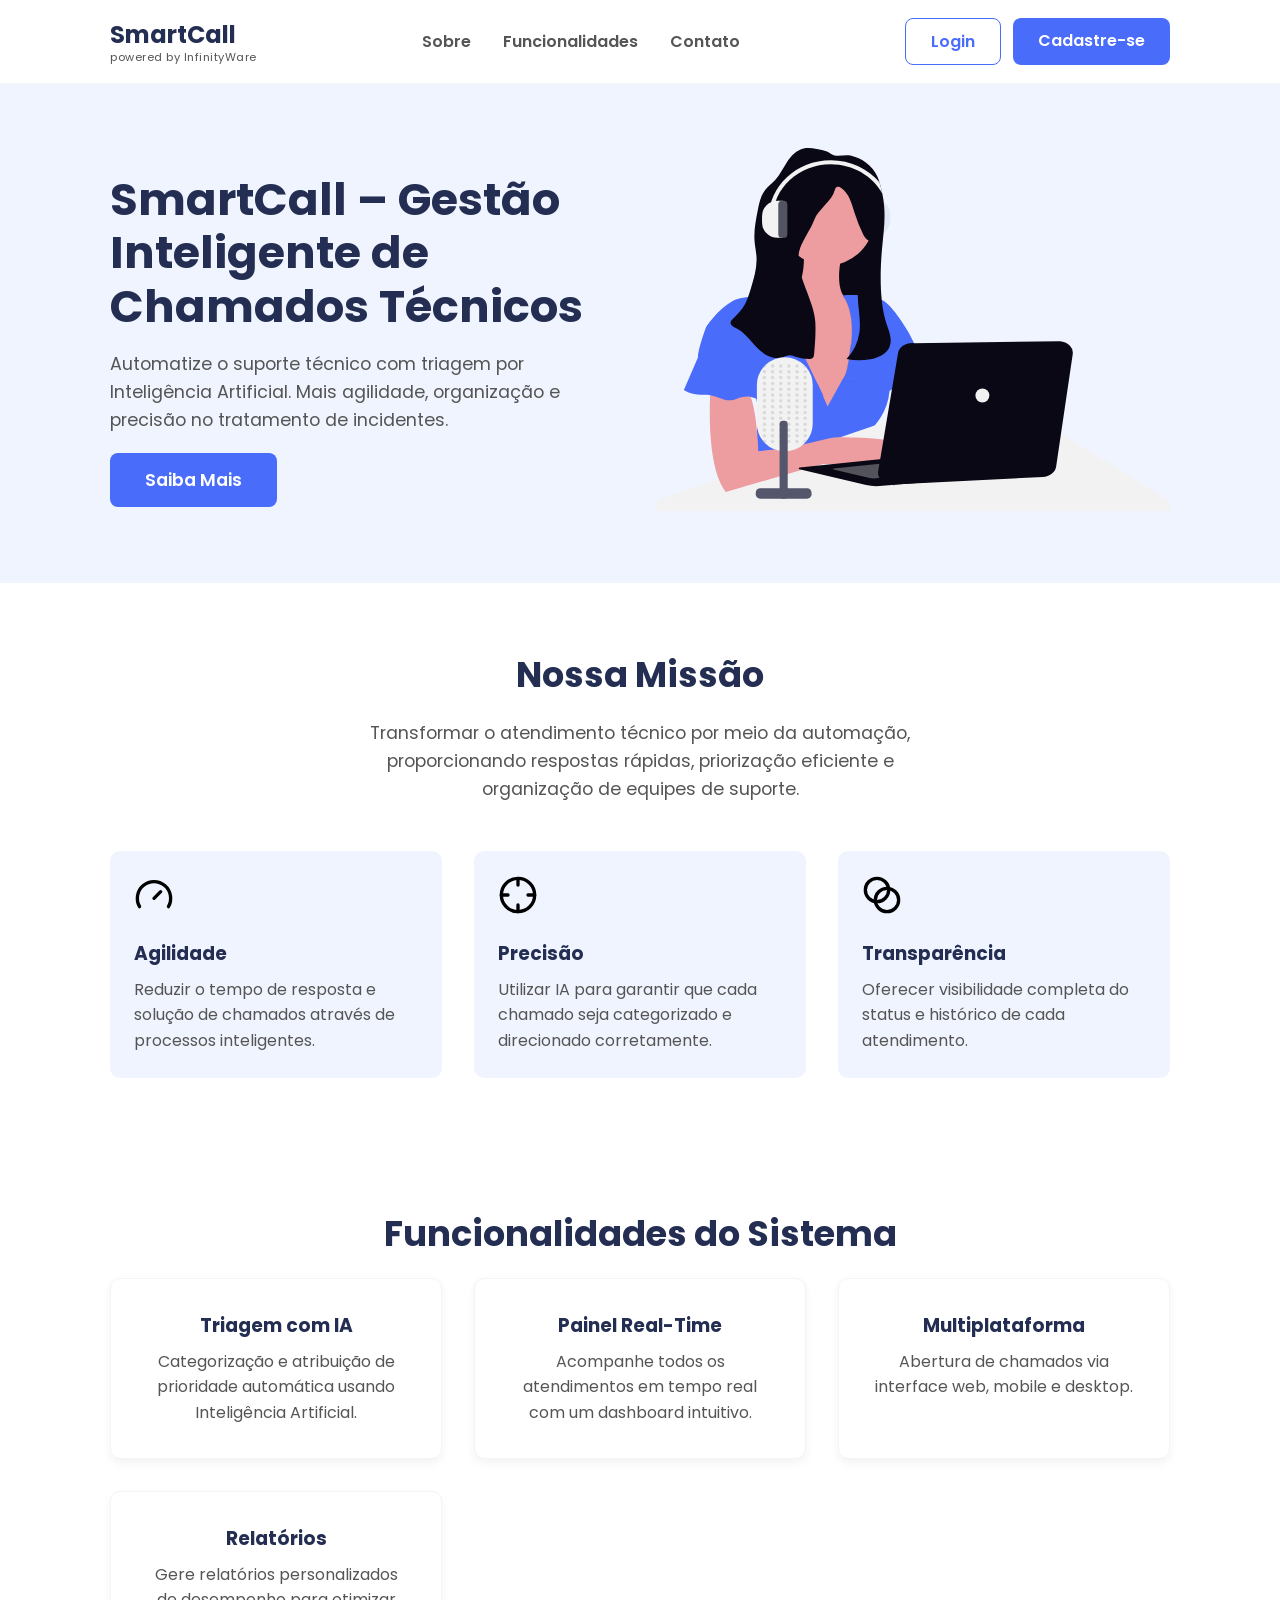
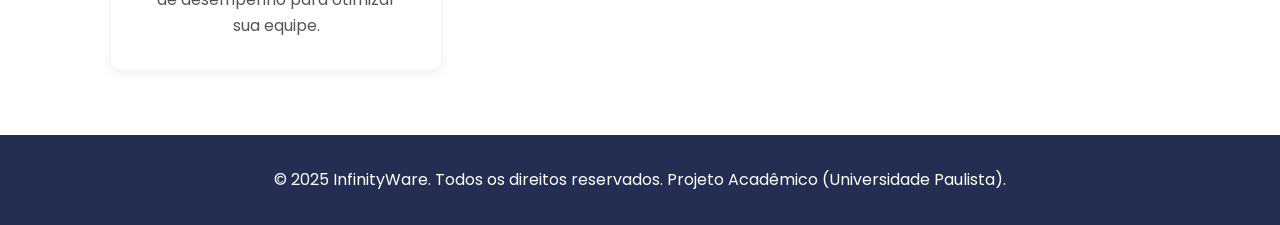
==== frontend/pages/index.html @ f95bb52c "feat: estrutura inicial do frontend" ====
<!DOCTYPE html>
<html lang="pt-br">
<head>
    <meta charset="UTF-8">
    <meta name="viewport" content="width=device-width, initial-scale=1.0">
    <title>SmartCall – Gestão Inteligente de Chamados</title>
    <link rel="preconnect" href="https://fonts.googleapis.com">
    <link rel="preconnect" href="https://fonts.gstatic.com" crossorigin>
    <link href="https://fonts.googleapis.com/css2?family=Poppins:wght@400;600;700&display=swap" rel="stylesheet">
    <link rel="stylesheet" href="../css/style.css">
</head>
<body>

    <header class="navbar">
    <div class="container">
        <div class="logo-area">
            <a href="index.html" class="logo">SmartCall</a>
            <span class="logo-tagline">powered by InfinityWare</span>
        </div>
        <nav>
            <ul>
                <li><a href="#sobre">Sobre</a></li>
                <li><a href="#funcionalidades">Funcionalidades</a></li>
                <li><a href="#">Contato</a></li>
            </ul>
        </nav>

        <div class="auth-buttons">
            <a href="login.html" class="btn btn-secondary">Login</a>
            <a href="cadastro.html" class="btn btn-primary">Cadastre-se</a>
        </div>
    </div>
</header>

    <main>
        <section class="hero">
            <div class="container">
                <div class="hero-text">
                    <h1>SmartCall – Gestão Inteligente de Chamados Técnicos</h1>
                    <p>Automatize o suporte técnico com triagem por Inteligência Artificial. Mais agilidade, organização e precisão no tratamento de incidentes.</p>
                    <a href="#" class="btn btn-primary btn-large">Saiba Mais</a>
                </div>
                <div class="hero-image">
                    <img src="../assets/placeholder-hero.svg" alt="Ilustração da gestão de chamados">
                </div>
            </div>
        </section>

        <section id="sobre" class="section">
    <div class="container text-center">
        <h2>Nossa Missão</h2>
        <p class="section-subtitle">Transformar o atendimento técnico por meio da automação, proporcionando respostas rápidas, priorização eficiente e organização de equipes de suporte.</p>

        <div class="mission-pillars">
            <div class="pillar-card">
                <img src="../assets/speed-icon.svg" alt="Ícone de Velocidade" class="pillar-icon">
                <h3>Agilidade</h3>
                <p>Reduzir o tempo de resposta e solução de chamados através de processos inteligentes.</p>
            </div>
            <div class="pillar-card">
                <img src="../assets/precision_icon.svg" alt="Ícone de Precisão" class="pillar-icon">
                <h3>Precisão</h3>
                <p>Utilizar IA para garantir que cada chamado seja categorizado e direcionado corretamente.</p>
            </div>
            <div class="pillar-card">
                <img src="../assets/transparent-icon.svg" alt="Ícone de Transparência" class="pillar-icon">
                <h3>Transparência</h3>
                <p>Oferecer visibilidade completa do status e histórico de cada atendimento.</p>
            </div>
        </div>
    </div>
</section>

        <section id="funcionalidades" class="section">
            <div class="container">
                <h2 class="text-center">Funcionalidades do Sistema</h2>
                <div class="features-grid">
                    <div class="feature-card">
                        <h3>Triagem com IA</h3>
                        <p>Categorização e atribuição de prioridade automática usando Inteligência Artificial.</p>
                    </div>
                    <div class="feature-card">
                        <h3>Painel Real-Time</h3>
                        <p>Acompanhe todos os atendimentos em tempo real com um dashboard intuitivo.</p>
                    </div>
                    <div class="feature-card">
                        <h3>Multiplataforma</h3>
                        <p>Abertura de chamados via interface web, mobile e desktop.</p>
                    </div>
                    <div class="feature-card">
                        <h3>Relatórios</h3>
                        <p>Gere relatórios personalizados de desempenho para otimizar sua equipe.</p>
                    </div>
                </div>
            </div>
        </section>
    </main>

    <footer class="footer">
        <div class="container">
            <p>© 2025 InfinityWare. Todos os direitos reservados. Projeto Acadêmico (Universidade Paulista).</p>
        </div>
    </footer>

</body>
</html>
---- frontend/css/style.css ----
/* Reset Básico e Variáveis de Cor */
:root {
    --primary-color: #4A6CFA;
    --primary-hover: #3a57c8;
    --secondary-color: #F0F4FF;
    --dark-color: #232E52;
    --text-color: #555;
    --light-gray: #f4f4f4;
}

* {
    margin: 0;
    padding: 0;
    box-sizing: border-box;
}

body {
    font-family: 'Poppins', sans-serif;
    color: var(--text-color);
    line-height: 1.6;
}

.container {
    max-width: 1100px;
    margin: 0 auto;
    padding: 0 20px;
}

/* Navbar */
.navbar {
    background: #fff;
    padding: 1rem 0;
    border-bottom: 1px solid var(--light-gray);
}

.navbar .container {
    display: flex;
    justify-content: space-between;
    align-items: center;
}

.navbar .logo {
    font-size: 1.5rem;
    font-weight: 700;
    color: var(--dark-color);
    text-decoration: none;
}

.navbar nav ul {
    list-style: none;
    display: flex;
    gap: 2rem;
}

.navbar nav a {
    text-decoration: none;
    color: var(--text-color);
    font-weight: 600;
    transition: color 0.3s ease;
}

.navbar nav a:hover {
    color: var(--primary-color);
}

/* Botões */
.btn {
    padding: 10px 25px;
    border: none;
    border-radius: 8px;
    text-decoration: none;
    font-weight: 600;
    transition: background-color 0.3s ease;
    cursor: pointer;
}

.btn-primary {
    background: var(--primary-color);
    color: #fff;
}

.btn-primary:hover {
    background: var(--primary-hover);
}

.btn-large {
    padding: 15px 35px;
    font-size: 1.1rem;
}

/* Hero Section */
.hero {
    background-color: var(--secondary-color);
    padding: 4rem 0;
}

.hero .container {
    display: flex;
    align-items: center;
    gap: 2rem;
}

.hero-text {
    flex: 1;
}

.hero-text h1 {
    font-size: 2.8rem;
    color: var(--dark-color);
    margin-bottom: 1rem;
    line-height: 1.2;
}

.hero-text p {
    font-size: 1.1rem;
    margin-bottom: 2rem;
}

.hero-image {
    flex: 1;
}

.hero-image img {
    max-width: 100%;
}

/* Seções Gerais */
.section {
    padding: 4rem 0;
}

.text-center {
    text-align: center;
}

.section h2 {
    font-size: 2.2rem;
    color: var(--dark-color);
    margin-bottom: 1rem;
}

.section-subtitle {
    max-width: 600px;
    margin: 0 auto 3rem auto;
    font-size: 1.1rem;
}

/* Grid de Funcionalidades */
.features-grid {
    display: grid;
    grid-template-columns: repeat(auto-fit, minmax(250px, 1fr));
    gap: 2rem;
}

.feature-card {
    background: #fff;
    padding: 2rem;
    border: 1px solid var(--light-gray);
    border-radius: 10px;
    text-align: center;
    box-shadow: 0 4px 10px rgba(0,0,0,0.05);
}

.feature-card h3 {
    color: var(--dark-color);
    margin-bottom: 0.5rem;
}

/* Rodapé */
.footer {
    background: var(--dark-color);
    color: #fff;
    padding: 2rem 0;
    text-align: center;
}

/* Estilos para os botões de autenticação na Navbar */
.auth-buttons {
    display: flex;
    gap: 0.75rem; /* Espaçamento entre os botões */
}

/* Novo estilo para o botão secundário (Login) */
.btn-secondary {
    background: transparent;
    color: var(--primary-color);
    border: 1px solid var(--primary-color);
}

.btn-secondary:hover {
    background: var(--secondary-color);
}


/* --- ESTILOS PARA AS PÁGINAS DE LOGIN E CADASTRO --- */

.login-body {
    background-color: var(--secondary-color);
    display: flex;
    flex-direction: column; /* ALTERADO: Empilha o header e o conteúdo */
    min-height: 100vh;
}

.login-container {
    width: 100%;
    max-width: 400px;
    padding: 20px;
    margin: 0 auto; /* Adicionado para garantir centralização horizontal */
    flex-grow: 1; /* ALTERADO: Faz o container ocupar o espaço restante */
    display: flex; /* ALTERADO: Usa flex para centralizar o card */
    justify-content: center;
    align-items: center;
}

.login-card {
    background: #fff;
    padding: 2.5rem; 
    border-radius: 10px;
    box-shadow: 0 10px 25px rgba(0, 0, 0, 0.1);
    width: 100%; /* Garante que o card ocupe o espaço do container */
}

.login-title {
    text-align: center;
    font-size: 2rem;
    color: var(--dark-color);
    margin-bottom: 1rem;
}

.login-subtitle {
    text-align: center;
    color: var(--text-color);
    margin-bottom: 2.5rem;
}

/* Estilos para o formulário */
.form-group {
    margin-bottom: 1.5rem;
}

.form-group label {
    display: block;
    font-weight: 600;
    margin-bottom: 0.5rem;
    color: var(--dark-color);
}

.form-group input {
    width: 100%;
    padding: 12px 15px;
    border: 1px solid #ccc;
    border-radius: 8px;
    font-family: 'Poppins', sans-serif;
    font-size: 1rem;
}

.form-group input:focus {
    outline: none;
    border-color: var(--primary-color);
    box-shadow: 0 0 0 2px var(--secondary-color);
}

/* Botão de largura total */
.btn-full-width {
    width: 100%;
    padding-top: 12px;
    padding-bottom: 12px;
    font-size: 1.1rem;
    margin-top: 2rem; 
}

/* Links abaixo do formulário */
.login-links {
    text-align: center;
    margin-top: 2rem;
}

.login-links a {
    color: var(--primary-color);
    text-decoration: none;
    font-weight: 600;
}

.login-links p {
    margin-top: 1rem;
}

/* --- Estilos para a Seção de Missão --- */
.mission-pillars {
    display: grid;
    grid-template-columns: repeat(3, 1fr); /* Cria 3 colunas */
    gap: 2rem;
    margin-top: 3rem;
    text-align: left;
}

.pillar-card {
    background: var(--secondary-color);
    padding: 1.5rem;
    border-radius: 10px;
}

.pillar-icon {
    height: 40px; /* Ajuste o tamanho do ícone conforme necessário */
    margin-bottom: 1rem;
}

.pillar-card h3 {
    color: var(--dark-color);
    margin-bottom: 0.5rem;
}

/* Deixa o layout responsivo em telas menores */
@media (max-width: 768px) {
    .mission-pillars {
        grid-template-columns: 1fr;
    }
}

.dashboard-body {
    display: flex;
    background-color: #f8f9fa;
    min-height: 100vh;
}

/* Barra Lateral (ATUALIZADA) */
.sidebar {
    width: 240px;
    background-color: var(--dark-color);
    color: #fff;
    padding: 1.5rem;
    display: flex;
    flex-direction: column;
}

.sidebar-header .logo {
    color: #fff;
    font-size: 1.8rem;
    text-decoration: none;
    /* NOVAS PROPRIEDADES */
    font-weight: 800; /* Deixa a fonte bem mais grossa */
    letter-spacing: 1px; /* Adiciona um respiro entre as letras */
}

.sidebar-nav {
    margin-top: 2rem;
}

.sidebar-nav ul {
    list-style: none;
}

.sidebar-nav li a {
    display: flex; /* <--- MUDANÇA AQUI */
    align-items: center; /* <--- MUDANÇA AQUI */
    gap: 0.8rem; /* <--- MUDANÇA AQUI (Espaço para o futuro ícone) */
    color: #a7b1d3;
    text-decoration: none;
    padding: 0.8rem 1rem;
    border-radius: 8px;
    margin-bottom: 0.5rem;
    font-weight: 500;
    transition: background-color 0.3s ease, color 0.3s ease;
}

.sidebar-nav li a:hover {
    background-color: rgba(255, 255, 255, 0.1);
    color: #fff;
}

.sidebar-nav li.active a {
    background-color: var(--primary-color);
    color: #fff;
}

/* Conteúdo Principal */
.main-content {
    flex-grow: 1;
    padding: 2rem;
    overflow-y: auto; /* Permite rolagem se o conteúdo for grande */
}

.main-header {
    display: flex;
    justify-content: space-between;
    align-items: center;
    margin-bottom: 2rem;
}

.main-header h2 {
    color: var(--dark-color);
    font-size: 1.8rem;
}

/* Estilos de Card Genérico */
.card {
    background: #fff;
    padding: 1.5rem;
    border-radius: 10px;
    box-shadow: 0 4px 10px rgba(0,0,0,0.05);
}

.card-title {
    color: var(--dark-color);
    font-weight: 600;
    margin-bottom: 1rem;
}

/* Grid de Estatísticas Rápidas */
.stats-grid {
    display: grid;
    grid-template-columns: repeat(auto-fit, minmax(150px, 1fr));
    gap: 1.5rem;
    margin-bottom: 2rem;
}

.stat-card {
    background: #fff;
    padding: 1.5rem;
    border-radius: 10px;
    border: 1px solid var(--light-gray);
    text-align: center;
}

.stat-label {
    display: block;
    font-size: 0.9rem;
    color: var(--text-color);
    margin-bottom: 0.5rem;
}

.stat-number {
    display: block;
    font-size: 2.5rem;
    font-weight: 700;
    color: var(--dark-color);
}

/* Área do Gráfico */
.chart-area {
    margin-bottom: 2rem;
    position: relative; /* Essencial para o Chart.js calcular o espaço */
    height: 400px; /* Define uma altura fixa para o container do gráfico */
}

.chart-placeholder {
    height: 300px;
    background-color: #f0f4ff; /* Cor secundária para destaque */
    display: flex;
    justify-content: center;
    align-items: center;
    border-radius: 8px;
    color: #a7b1d3;
    font-weight: 600;
}

/* Widgets Inferiores */
.bottom-widgets-grid {
    display: grid;
    grid-template-columns: repeat(auto-fit, minmax(300px, 1fr));
    gap: 1.5rem;
}

.widget-card ul {
    list-style: none;
    margin-bottom: 1rem;
}

.widget-card li {
    padding: 0.5rem 0;
    border-bottom: 1px solid var(--light-gray);
}
.widget-card li:last-child {
    border-bottom: none;
}

.card-link {
    color: var(--primary-color);
    text-decoration: none;
    font-weight: 600;
}

/* --- Estilos para o Rodapé da Sidebar --- */

.sidebar-footer {
    margin-top: auto; /* Joga o rodapé para o fundo da sidebar */
    padding-top: 1.5rem;
    border-top: 1px solid rgba(255, 255, 255, 0.1);
}

.user-profile {
    display: flex;
    align-items: center;
    gap: 0.8rem;
    padding: 1rem 0;
}

.user-avatar svg {
    color: #fff;
}

.user-details {
    display: flex;
    flex-direction: column;
}

.user-name {
    font-weight: 600;
    color: #fff;
    line-height: 1.2;
}

.user-role {
    font-size: 0.8rem;
    color: #a7b1d3;
}

.logout-button {
    /* Reutiliza o mesmo estilo dos links de navegação */
    display: flex; 
    align-items: center; 
    gap: 0.8rem; 
    color: #a7b1d3;
    text-decoration: none;
    padding: 0.8rem 1rem;
    border-radius: 8px;
    margin-bottom: 0.5rem;
    font-weight: 500;
    transition: background-color 0.3s ease, color 0.3s ease;
    background-color: rgba(255, 255, 255, 0.05); /* Um leve destaque */
}

.logout-button:hover {
    background-color: rgba(255, 255, 255, 0.1);
    color: #fff;
}

/* --- Estilos para as Ações do Header Principal --- */

.header-actions {
    display: flex;
    align-items: center;
    gap: 1.5rem; /* Espaçamento entre o botão e as infos do usuário */
}

/* --- ESTILOS PARA A PÁGINA DE CHAMADO/CHAT --- */

.chat-layout {
    /* Força o layout a se comportar como uma aplicação */
    display: flex;
    flex-direction: column;
    height: calc(100vh - 4rem); /* Altura total da tela menos o padding */
}

/* Cabeçalho do Chat */
.ticket-info h2 {
    font-size: 1.5rem;
    margin-bottom: 0.25rem;
}

.status-badge {
    padding: 0.25rem 0.6rem;
    border-radius: 15px;
    font-size: 0.8rem;
    font-weight: 600;
    color: #fff;
}

.status-badge.status-open {
    background-color: var(--primary-color);
}

/* Área de Mensagens */
.chat-messages {
    flex-grow: 1; /* Faz esta área crescer e ocupar o espaço disponível */
    overflow-y: auto; /* Adiciona scroll se as mensagens ultrapassarem a altura */
    padding: 1rem 0;
    display: flex;
    flex-direction: column;
    gap: 1.5rem;
}

.message {
    display: flex;
    align-items: flex-end;
    gap: 0.8rem;
    max-width: 75%;
}

.message-bubble {
    padding: 0.8rem 1.2rem;
    border-radius: 18px;
    line-height: 1.5;
}

.message-sender {
    font-weight: 600;
    font-size: 0.9rem;
    margin-bottom: 0.3rem;
    color: var(--primary-color);
}

.message-timestamp {
    font-size: 0.75rem;
    color: #999;
}

/* Mensagens Recebidas (Atendente) */
.message-received {
    align-self: flex-start;
}
.message-received .message-bubble {
    background-color: #e9ecef;
    color: var(--dark-color);
    border-top-left-radius: 0;
}

/* Mensagens Enviadas (Usuário) */
.message-sent {
    align-self: flex-end;
    flex-direction: row-reverse; /* Inverte a ordem para o timestamp ficar à esquerda */
}
.message-sent .message-bubble {
    background-color: var(--primary-color);
    color: #fff;
    border-top-right-radius: 0;
}

/* Área de Digitação */
.chat-composer {
    display: flex;
    gap: 1rem;
    padding-top: 1.5rem;
    border-top: 1px solid var(--light-gray);
}

.chat-composer textarea {
    flex-grow: 1;
    resize: none;
    height: 45px;
    padding: 10px 15px;
    border: 1px solid #ccc;
    border-radius: 8px;
    font-family: 'Poppins', sans-serif;
    font-size: 1rem;
}
.chat-composer textarea:focus {
    outline: none;
    border-color: var(--primary-color);
}

.chat-composer .btn {
    height: 45px;
}

/* --- Ajustes no Header do Chat para o Botão Voltar --- */

.header-title-section {
    display: flex;
    align-items: center;
    gap: 1.5rem; /* Espaço entre o botão voltar e o título */
}

.back-button {
    display: flex;
    align-items: center;
    gap: 0.5rem;
    text-decoration: none;
    color: var(--text-color);
    font-weight: 600;
    padding: 0.5rem;
    border-radius: 8px;
    transition: background-color 0.3s ease, color 0.3s ease;
}

.back-button:hover {
    color: var(--primary-color);
    background-color: var(--secondary-color);
}

/* --- ESTILOS PARA A LISTA DE CHAMADOS --- */

/* Barra de Filtros e Pesquisa */
.filter-bar {
    display: flex;
    justify-content: space-between;
    align-items: center;
    margin-bottom: 2rem;
    padding: 1rem 1.5rem;
}

.filter-tabs {
    display: flex;
    gap: 0.5rem;
}

.filter-tab {
    padding: 0.6rem 1.2rem;
    border: 1px solid transparent;
    border-radius: 8px;
    font-weight: 600;
    cursor: pointer;
    background-color: transparent;
    color: var(--text-color);
    transition: all 0.3s ease;
}

.filter-tab:hover {
    background-color: var(--secondary-color);
}

.filter-tab.active {
    background-color: var(--primary-color);
    color: #fff;
}

.search-bar input {
    padding: 0.6rem 1rem;
    border: 1px solid #ccc;
    border-radius: 8px;
    width: 250px;
}

/* Tabela de Chamados */
.tickets-table {
    padding: 0; /* Remove padding para a tabela ocupar o espaço todo */
    overflow-x: auto; /* Garante que a tabela seja rolável em telas pequenas */
}

.tickets-table table {
    width: 100%;
    border-collapse: collapse;
}

.tickets-table th, .tickets-table td {
    padding: 1rem;
    text-align: left;
    border-bottom: 1px solid var(--light-gray);
}

.tickets-table th {
    font-weight: 600;
    color: var(--dark-color);
}

.tickets-table td a {
    color: var(--primary-color);
    text-decoration: none;
    font-weight: 600;
}

/* Badges de Status (Reutiliza e adiciona novos) */
.status-badge.status-progress { background-color: #ffc107; }
.status-badge.status-closed { background-color: #6c757d; }

/* Badges de Prioridade */
.priority-badge {
    padding: 0.25rem 0.6rem;
    border-radius: 15px;
    font-size: 0.8rem;
    font-weight: 600;
    color: #fff;
}
.priority-badge.priority-high { background-color: #dc3545; }
.priority-badge.priority-medium { background-color: #ffc107; }
.priority-badge.priority-low { background-color: #28a745; }

/* --- Estilos para Linhas Clicáveis da Tabela --- */

.clickable-row {
    cursor: pointer; /* Muda o cursor para a "mãozinha" */
    transition: background-color 0.3s ease;
}

.clickable-row:hover {
    background-color: var(--secondary-color); /* Um leve destaque ao passar o mouse */
}

/* --- ESTILOS PARA O CHAT IA (ESTADO VAZIO) --- */

.chat-empty-state {
    /* Centraliza todo o conteúdo no meio da área de chat */
    display: flex;
    flex-direction: column;
    justify-content: center;
    align-items: center;
    height: 100%;
    gap: 1.5rem;
    color: var(--text-color);
    opacity: 0.8;
}

.empty-state-logo {
    font-family: 'Righteous', sans-serif; /* Reutilizando a fonte do logo */
    font-size: 3rem;
    color: var(--dark-color);
    letter-spacing: 1.5px;
}

.empty-state-title {
    font-size: 1.5rem;
    font-weight: 600;
    color: var(--dark-color);
}

.suggestion-chips {
    display: flex;
    flex-wrap: wrap; /* Permite que os botões quebrem a linha em telas menores */
    justify-content: center;
    gap: 1rem;
}

.suggestion-chip {
    padding: 0.6rem 1.2rem;
    border: 1px solid #ddd;
    border-radius: 20px;
    font-weight: 500;
    cursor: pointer;
    background-color: #fff;
    color: var(--text-color);
    transition: all 0.3s ease;
    font-family: 'Poppins', sans-serif;
    font-size: 0.9rem;
}

.suggestion-chip:hover {
    background-color: var(--secondary-color);
    border-color: var(--primary-color);
    color: var(--primary-color);
}

/* --- ESTILOS PARA A PÁGINA DE CONFIGURAÇÕES --- */

.settings-layout {
    display: flex;
    gap: 2rem;
    align-items: flex-start; /* Alinha os itens no topo */
}

/* Menu Lateral de Configurações */
.settings-nav {
    flex-basis: 200px; /* Largura fixa para o menu */
    flex-shrink: 0;
}

.settings-nav ul {
    list-style: none;
}

.settings-nav li a {
    display: block;
    padding: 0.8rem 1rem;
    text-decoration: none;
    color: var(--text-color);
    font-weight: 500;
    border-radius: 8px;
    margin-bottom: 0.5rem;
    transition: all 0.3s ease;
}

.settings-nav li a:hover {
    background-color: var(--secondary-color);
    color: var(--dark-color);
}

.settings-nav li.active a {
    background-color: var(--secondary-color);
    color: var(--primary-color);
    font-weight: 600;
}

/* Conteúdo da Direita */
.settings-content {
    flex-grow: 1; /* Ocupa o restante do espaço */
    display: flex;
    flex-direction: column;
    gap: 2rem; /* Espaço entre os cards de configurações */
}

/* Utilitário para alinhar botões do formulário à direita */
.form-actions {
    display: flex;
    justify-content: flex-end;
    margin-top: 1.5rem;
}

/* Linha de Configuração de Notificação */
.notification-row {
    display: flex;
    justify-content: space-between;
    align-items: center;
    padding: 1rem 0;
    border-bottom: 1px solid var(--light-gray);
}
.notification-row:last-child {
    border-bottom: none;
}
.notification-row p {
    margin: 0;
}

/* Estilo simples para o "toggle" (checkbox) */
.toggle {
    width: 20px;
    height: 20px;
    cursor: pointer;
}

/* --- ESTILOS PARA A PÁGINA DE CONFIGURAÇÕES (COM ABAS) --- */

/* Estilo para as Abas Horizontais */
.settings-tabs {
    width: 100%;
    border-bottom: 2px solid var(--light-gray);
    margin-bottom: 2rem;
}

.settings-tabs ul {
    list-style: none;
    display: flex; /* Transforma a lista em abas horizontais */
    gap: 1.5rem;
}

.settings-tabs li a {
    display: block;
    padding: 1rem 0.5rem;
    text-decoration: none;
    color: var(--text-color);
    font-weight: 600;
    border-bottom: 3px solid transparent; /* Borda invisível para manter o alinhamento */
    transition: all 0.3s ease;
}

.settings-tabs li a:hover {
    color: var(--primary-color);
}

/* Estilo da aba ativa com uma borda inferior */
.settings-tabs li.active a {
    color: var(--primary-color);
    border-bottom-color: var(--primary-color);
}

/* Conteúdo da Direita (praticamente o mesmo de antes) */
.settings-content {
    display: flex;
    flex-direction: column;
    gap: 2rem;
}
/* ... (As outras regras como .form-actions, .notification-row, etc. podem continuar as mesmas) ... */

/* --- Estilos para o Widget de Satisfação --- */

.satisfaction-list li {
    display: flex;
    align-items: center; /* Alinha a bolinha com o texto verticalmente */
}

.status-dot {
    display: inline-block;
    width: 10px;
    height: 10px;
    border-radius: 50%; /* Transforma o quadrado em um círculo perfeito */
    margin-right: 0.8rem; /* Espaço entre a bolinha e o texto */
}

/* Cores das bolinhas */
.status-dot.positive { background-color: #28a745; } /* Verde (reutilizando a cor de prioridade baixa) */
.status-dot.neutral { background-color: #6c757d; }  /* Cinza (reutilizando a cor de status encerrado) */
.status-dot.negative { background-color: #dc3545; } /* Vermelho (reutilizando a cor de prioridade alta) */

/* Estilo para o tagline "powered by" abaixo do logo */
.logo-tagline {
    display: block;
    font-size: 0.7rem;
    font-weight: 400;
    margin-top: -5px;
    letter-spacing: 0.5px;
}

.navbar .logo-tagline {
    color: var(--text-color); /* Cor de texto padrão (cinza escuro) */
}

.sidebar .logo-tagline {
    color: #a7b1d3; /* Cor clara que já usávamos */
}
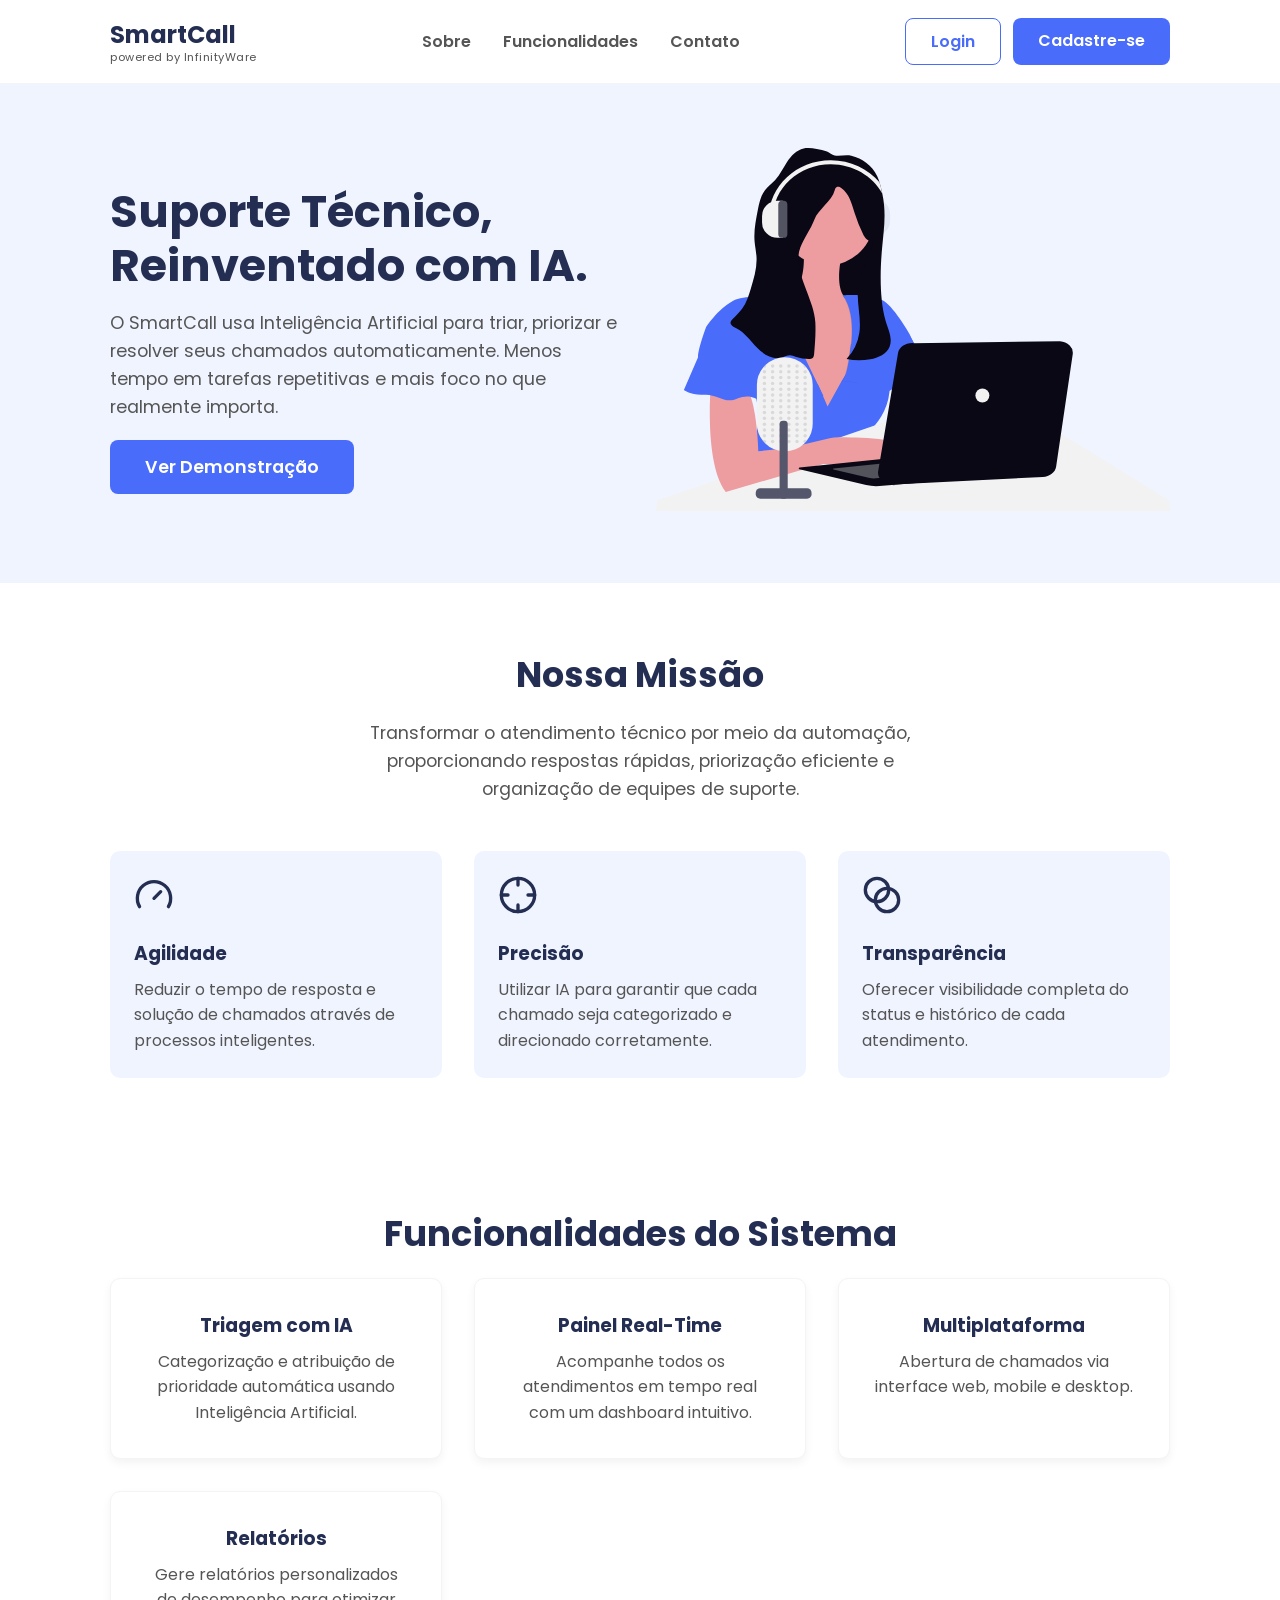
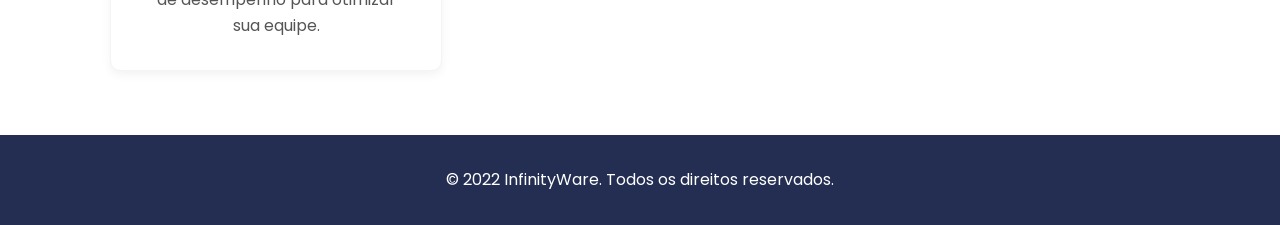
==== commit 415d3fbf: "imp: refatoração do frontend e introdução ao backend" ====
--- a/frontend/pages/index.html
+++ b/frontend/pages/index.html
@@ -3,7 +3,7 @@
 <head>
     <meta charset="UTF-8">
     <meta name="viewport" content="width=device-width, initial-scale=1.0">
-    <title>SmartCall – Gestão Inteligente de Chamados</title>
+    <title>SmartCall</title>
     <link rel="preconnect" href="https://fonts.googleapis.com">
     <link rel="preconnect" href="https://fonts.gstatic.com" crossorigin>
     <link href="https://fonts.googleapis.com/css2?family=Poppins:wght@400;600;700&display=swap" rel="stylesheet">
@@ -36,10 +36,10 @@
         <section class="hero">
             <div class="container">
                 <div class="hero-text">
-                    <h1>SmartCall – Gestão Inteligente de Chamados Técnicos</h1>
-                    <p>Automatize o suporte técnico com triagem por Inteligência Artificial. Mais agilidade, organização e precisão no tratamento de incidentes.</p>
-                    <a href="#" class="btn btn-primary btn-large">Saiba Mais</a>
-                </div>
+    <h1>Suporte Técnico, Reinventado com IA.</h1>
+    <p>O SmartCall usa Inteligência Artificial para triar, priorizar e resolver seus chamados automaticamente. Menos tempo em tarefas repetitivas e mais foco no que realmente importa.</p>
+    <a href="#" class="btn btn-primary btn-large">Ver Demonstração</a>
+</div>
                 <div class="hero-image">
                     <img src="../assets/placeholder-hero.svg" alt="Ilustração da gestão de chamados">
                 </div>
@@ -98,9 +98,10 @@
 
     <footer class="footer">
         <div class="container">
-            <p>© 2025 InfinityWare. Todos os direitos reservados. Projeto Acadêmico (Universidade Paulista).</p>
+            <p>© 2022 InfinityWare. Todos os direitos reservados.</p>
         </div>
     </footer>
 
 </body>
+ <script src="../js/animations.js"></script>
 </html>
--- a/frontend/css/style.css
+++ b/frontend/css/style.css
@@ -31,6 +31,7 @@
     background: #fff;
     padding: 1rem 0;
     border-bottom: 1px solid var(--light-gray);
+    transition: box-shadow 0.3s ease-out;
 }
 
 .navbar .container {
@@ -985,3 +986,314 @@
 .sidebar .logo-tagline {
     color: #a7b1d3; /* Cor clara que já usávamos */
 }
+
+/* --- ANIMAÇÕES DA HERO SECTION --- */
+
+/* Estado inicial dos elementos que serão animados */
+.hero-text, .hero-image {
+    opacity: 0; /* Começam totalmente transparentes */
+    transform: translateY(30px); /* Começam 30px abaixo da posição final */
+    transition: opacity 0.8s ease-out, transform 0.8s ease-out; /* Define a suavidade da animação */
+}
+
+/* A imagem terá um pequeno atraso para um efeito mais dinâmico */
+.hero-image {
+    transition-delay: 0.2s; /* A animação da imagem começa 0.2s depois */
+}
+
+/* Classe que será adicionada via JavaScript para ativar a animação */
+.hero-text.visible,
+.hero-image.visible {
+    opacity: 1; /* Torna o elemento totalmente visível */
+    transform: translateY(0); /* Move o elemento para sua posição final */
+}
+
+/* Estilo que será aplicado ao navbar quando a página for rolada */
+.navbar-scrolled {
+    box-shadow: 0 4px 10px rgba(0, 0, 0, 0.08);
+    position: fixed;
+    top: 0;
+    left: 0;
+    width: 100%;
+    z-index: 1000;
+    animation: slideDown 0.3s;
+}
+
+@keyframes slideDown {
+    from {
+        transform: translateY(-100%);
+    }
+    to {
+        transform: translateY(0);
+    }
+}
+/* Espaço para compensar a navbar sticky dinâmica */
+.navbar-placeholder {
+    display: none;
+}
+.navbar-scrolled + .navbar-placeholder {
+    display: block;
+    height: 80px; /* ajuste conforme altura da navbar */
+}
+
+/* --- ESTILOS PARA A PÁGINA DE RELATÓRIOS --- */
+
+.filter-bar .date-range {
+    display: flex;
+    align-items: center;
+    gap: 0.5rem;
+}
+
+.date-range label {
+    font-weight: 500;
+    color: var(--text-color);
+}
+
+.date-range input[type="date"] {
+    padding: 0.5rem;
+    border: 1px solid #ccc;
+    border-radius: 8px;
+}
+
+.charts-grid {
+    display: grid;
+    grid-template-columns: 2fr 1fr; /* Gráfico de barras maior que o de rosca */
+    gap: 2rem;
+    margin-top: 2rem;
+}
+
+/* Deixa o layout dos gráficos responsivo em telas menores */
+@media (max-width: 992px) {
+    .charts-grid {
+        grid-template-columns: 1fr;
+    }
+}
+
+/* --- ESTILOS PARA O MODAL (VERSÃO MELHORADA) --- */
+
+.modal-overlay {
+    position: fixed;
+    top: 0;
+    left: 0;
+    width: 100%;
+    height: 100%;
+    background-color: rgba(35, 46, 82, 0.6);
+    display: flex;
+    justify-content: center;
+    align-items: center;
+    z-index: 2000;
+    visibility: hidden;
+    opacity: 0;
+    transition: opacity 0.3s ease, visibility 0.3s ease;
+}
+
+.modal-overlay.active {
+    visibility: visible;
+    opacity: 1;
+}
+
+.modal-content {
+    background: #fff;
+    padding: 2.5rem; /* Aumentei o padding para mais respiro */
+    border-radius: 12px; /* Bordas um pouco mais arredondadas */
+    box-shadow: 0 10px 30px rgba(0, 0, 0, 0.2);
+    width: 100%;
+    max-width: 600px;
+    transform: scale(0.95) translateY(10px);
+    transition: transform 0.3s ease;
+}
+
+.modal-overlay.active .modal-content {
+    transform: scale(1) translateY(0);
+}
+
+.modal-header {
+    display: flex;
+    justify-content: space-between;
+    align-items: center;
+    padding-bottom: 1rem;
+    margin-bottom: 1.5rem;
+    border-bottom: 1px solid var(--light-gray);
+}
+
+.modal-header h2 {
+    margin: 0;
+    color: var(--dark-color);
+    font-weight: 700; /* Título mais forte */
+}
+
+/* Corrigido: Estilo apenas para o 'X' de fechar */
+.modal-close-x {
+    background: none;
+    border: none;
+    font-size: 2rem;
+    cursor: pointer;
+    color: var(--text-color);
+    line-height: 1;
+    transition: color 0.3s ease;
+}
+.modal-close-x:hover {
+    color: var(--dark-color);
+}
+
+.modal-footer {
+    display: flex;
+    justify-content: flex-end;
+    gap: 1rem;
+    padding-top: 1.5rem;
+    margin-top: 1.5rem;
+    border-top: 1px solid var(--light-gray);
+}
+
+/* Reutilizando e melhorando estilos de formulário */
+.modal-body .form-group select,
+.modal-body .form-group textarea,
+.modal-body .form-group input {
+    width: 100%;
+    padding: 12px 15px;
+    border: 1px solid #ccc;
+    border-radius: 8px;
+    font-family: 'Poppins', sans-serif;
+    font-size: 1rem;
+    background-color: #f8f9fa; /* Fundo sutil para os inputs */
+}
+
+.modal-body .form-group select {
+    appearance: none; /* Remove a seta padrão do select */
+    background-image: url("data:image/svg+xml,%3csvg xmlns='http://www.w3.org/2000/svg' viewBox='0 0 16 16'%3e%3cpath fill='none' stroke='%23343a40' stroke-linecap='round' stroke-linejoin='round' stroke-width='2' d='M2 5l6 6 6-6'/%3e%3c/svg%3e");
+    background-repeat: no-repeat;
+    background-position: right 0.75rem center;
+    background-size: 16px 12px;
+}
+
+.modal-body .form-group textarea {
+    resize: vertical;
+}
+
+/* --- ESTILOS PARA VALIDAÇÃO DE FORMULÁRIO --- */
+
+.form-group.has-error input {
+    border-color: #dc3545; /* Vermelho que já usamos */
+    background-color: #fff8f8; /* Fundo levemente rosado */
+}
+
+.error-message {
+    color: #dc3545;
+    font-size: 0.8rem;
+    font-weight: 500;
+    display: none; /* Escondido por padrão */
+    margin-top: 0.4rem;
+}
+
+.form-group.has-error .error-message {
+    display: block; /* Visível quando houver erro */
+}
+
+/* --- NOVOS ESTILOS PARA A PÁGINA 404 ESTRUTURADA --- */
+
+.error-section {
+    background-color: var(--secondary-color);
+    padding: 4rem 0;
+    display: flex;
+    align-items: center;
+    /* Tenta fazer a seção ocupar a maior parte da tela visível */
+    min-height: calc(100vh - 158px); /* 100% da altura da tela - altura aproximada do header e footer */
+}
+
+.error-section .container {
+    display: flex;
+    align-items: center;
+    gap: 3rem;
+}
+
+.error-text {
+    flex: 1;
+}
+
+.error-eyebrow {
+    font-size: 1.2rem;
+    font-weight: 600;
+    color: var(--primary-color);
+    display: block;
+    margin-bottom: 0.5rem;
+}
+
+.error-text h1 {
+    font-size: 3rem;
+    color: var(--dark-color);
+    margin-bottom: 1rem;
+    line-height: 1.2;
+}
+
+.error-text p {
+    font-size: 1.1rem;
+    margin-bottom: 2rem;
+    max-width: 500px;
+}
+
+.error-image {
+    flex: 1;
+}
+
+.error-image img {
+    max-width: 100%;
+}
+
+/* --- ESTILOS ADICIONAIS PARA ABAS DE CONFIGURAÇÕES --- */
+
+/* Painéis de conteúdo das abas */
+.settings-pane {
+    display: none; /* Escondido por padrão */
+    flex-direction: column;
+    gap: 2rem;
+}
+
+.settings-pane.active {
+    display: flex; /* Visível quando a aba está ativa */
+}
+
+/* Utilitário para o cabeçalho dos cards */
+.card-header {
+    display: flex;
+    justify-content: space-between;
+    align-items: center;
+    margin-bottom: 1.5rem;
+}
+
+/* Botões de Ação na Tabela */
+.action-btn {
+    padding: 0.4rem 0.8rem;
+    border: 1px solid #ccc;
+    border-radius: 6px;
+    background-color: transparent;
+    cursor: pointer;
+    font-weight: 500;
+    margin-right: 0.5rem;
+    transition: all 0.3s ease;
+}
+
+.action-btn.edit-user-btn:hover {
+    background-color: var(--secondary-color);
+    border-color: var(--primary-color);
+    color: var(--primary-color);
+}
+
+.action-btn.delete-user-btn {
+    color: #dc3545;
+}
+
+.action-btn.delete-user-btn:hover {
+    background-color: #dc3545;
+    border-color: #dc3545;
+    color: #fff;
+}
+
+/* Estilo para botões de ação perigosa */
+.btn-danger {
+    background-color: #dc3545; /* Vermelho */
+    color: #fff;
+}
+
+.btn-danger:hover {
+    background-color: #c82333; /* Vermelho mais escuro */
+}
